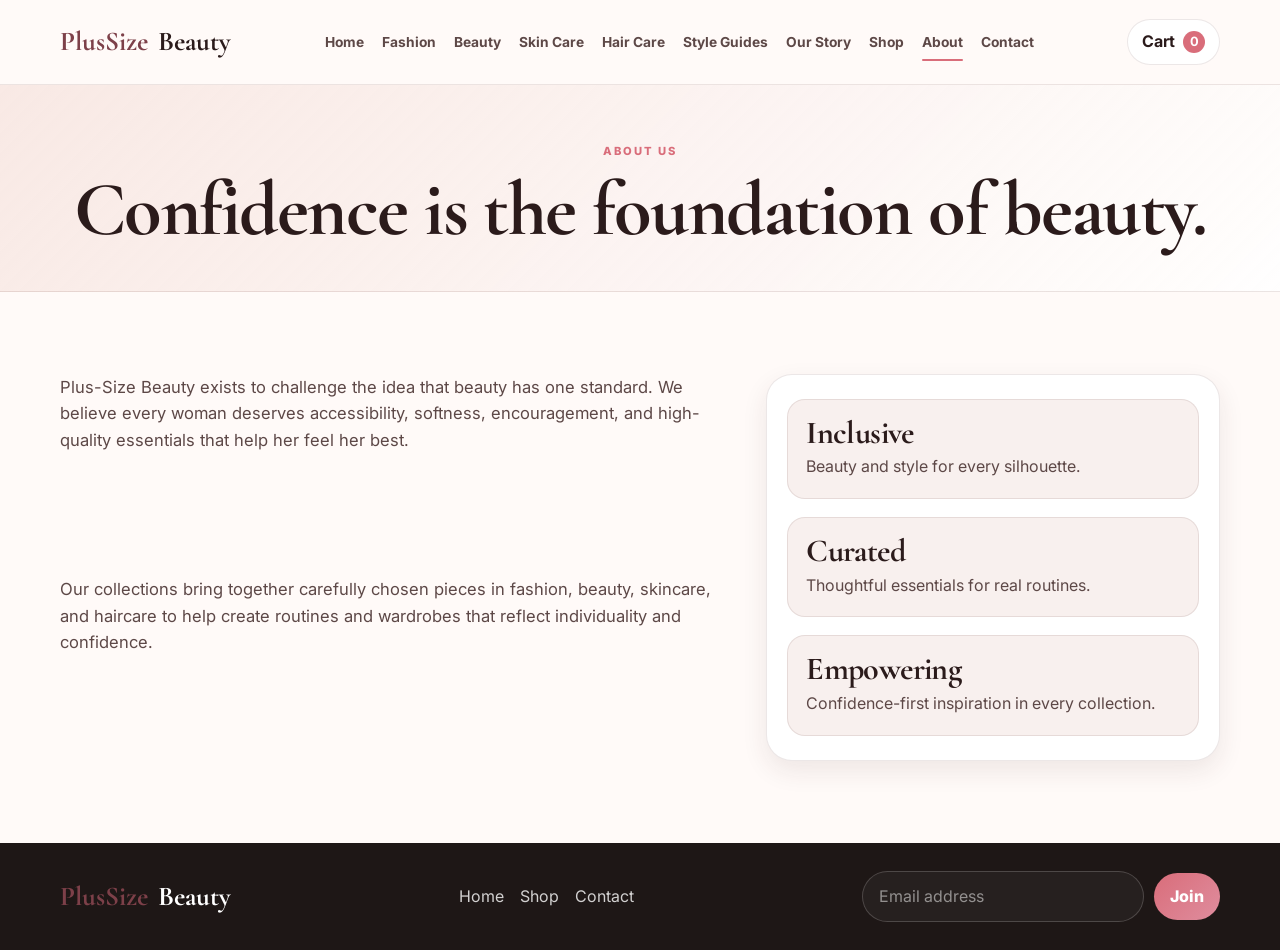
==== about.html @ 4318fd43 "Create the full multi-page Plus-Size Beauty storefront and clear placeholder design." ====
<!DOCTYPE html>
<html lang="en">
  <head>
    <meta charset="UTF-8" />
    <meta name="viewport" content="width=device-width, initial-scale=1.0" />
    <meta name="description" content="Learn more about Plus-Size Beauty and the mission behind inclusive confidence and self-expression." />
    <title>About | Plus-Size Beauty</title>
    <link rel="preconnect" href="https://fonts.googleapis.com" />
    <link rel="preconnect" href="https://fonts.gstatic.com" crossorigin />
    <link href="https://fonts.googleapis.com/css2?family=Cormorant+Garamond:wght@400;500;600;700&family=Inter:wght@400;500;600;700;800&display=swap" rel="stylesheet" />
    <link rel="stylesheet" href="styles.css" />
  </head>
  <body>
    <header class="site-header">
      <div class="container nav-wrap">
        <a href="index.html" class="brand" aria-label="Plus-Size Beauty home">
          <span class="brand-mark">PlusSize</span>
          <span class="brand-word">Beauty</span>
        </a>

        <nav class="main-nav" aria-label="Main navigation">
          <a href="index.html">Home</a>
          <a href="fashion.html">Fashion</a>
          <a href="beauty.html">Beauty</a>
          <a href="skin-care.html">Skin Care</a>
          <a href="hair-care.html">Hair Care</a>
          <a href="style-guides.html">Style Guides</a>
          <a href="our-story.html">Our Story</a>
          <a href="shop.html">Shop</a>
          <a href="about.html" class="active">About</a>
          <a href="contact.html">Contact</a>
        </nav>

        <a href="shop.html" class="cart-button" aria-label="Shopping cart">
          Cart <span class="cart-count">0</span>
        </a>
      </div>
    </header>

    <main>
      <section class="page-banner">
        <div class="container page-banner-inner">
          <p class="eyebrow">About us</p>
          <h1>Confidence is the foundation of beauty.</h1>
        </div>
      </section>

      <section class="content-section">
        <div class="container about-grid">
          <div class="story-text">
            <p>
              Plus-Size Beauty exists to challenge the idea that beauty has one standard. We believe every woman deserves accessibility, softness, encouragement, and high-quality essentials that help her feel her best.
            </p>
            <p>
              Our collections bring together carefully chosen pieces in fashion, beauty, skincare, and haircare to help create routines and wardrobes that reflect individuality and confidence.
            </p>
          </div>

          <div class="story-panel">
            <div>
              <strong>Inclusive</strong>
              <span>Beauty and style for every silhouette.</span>
            </div>
            <div>
              <strong>Curated</strong>
              <span>Thoughtful essentials for real routines.</span>
            </div>
            <div>
              <strong>Empowering</strong>
              <span>Confidence-first inspiration in every collection.</span>
            </div>
          </div>
        </div>
      </section>
    </main>

    <footer class="site-footer">
      <div class="container footer-wrap">
        <div class="brand footer-brand">
          <span class="brand-mark">PlusSize</span>
          <span class="brand-word">Beauty</span>
        </div>

        <div class="footer-links">
          <a href="index.html">Home</a>
          <a href="shop.html">Shop</a>
          <a href="contact.html">Contact</a>
        </div>

        <form class="newsletter" aria-label="Newsletter signup">
          <input type="email" placeholder="Email address" aria-label="Email address" />
          <button type="submit">Join</button>
        </form>
      </div>
    </footer>

    <script src="script.js"></script>
  </body>
</html>
---- styles.css ----
:root {
  --bg: #fffaf8;
  --panel: #ffffff;
  --panel-alt: #f8f0ee;
  --rose: #f2d7d0;
  --rose-deep: #d96d7a;
  --rose-dark: #7d4049;
  --gold: #f0d9a9;
  --text: #2b1b1b;
  --muted: #5d4847;
  --border: rgba(99, 63, 59, 0.12);
  --shadow: 0 10px 26px rgba(61, 35, 31, 0.09);
}

* {
  box-sizing: border-box;
}

html {
  scroll-behavior: smooth;
}

body {
  margin: 0;
  font-family: "Inter", sans-serif;
  color: var(--text);
  background: var(--bg);
  line-height: 1.6;
}

a {
  color: inherit;
  text-decoration: none;
}

img {
  display: block;
  max-width: 100%;
}

button,
input,
textarea {
  font: inherit;
}

.container {
  width: min(1160px, calc(100% - 30px));
  margin: 0 auto;
}

.site-header {
  position: sticky;
  top: 0;
  z-index: 30;
  background: rgba(255, 250, 248, 0.9);
  border-bottom: 1px solid var(--border);
  backdrop-filter: blur(10px);
}

.nav-wrap {
  display: flex;
  align-items: center;
  justify-content: space-between;
  min-height: 84px;
  gap: 18px;
}

.brand {
  display: inline-flex;
  align-items: center;
  gap: 10px;
  font-weight: 800;
}

.brand-mark,
.brand-word {
  font-family: "Cormorant Garamond", serif;
  font-size: clamp(1.7rem, 2vw, 2.3rem);
  line-height: 1;
}

.brand-mark {
  color: var(--rose-dark);
}

.main-nav {
  display: flex;
  align-items: center;
  justify-content: center;
  flex-wrap: wrap;
  gap: 12px 18px;
  font-size: 0.86rem;
  font-weight: 700;
  color: var(--muted);
}

.main-nav a {
  position: relative;
  padding: 4px 0;
}

.main-nav a.active::after,
.main-nav a:hover::after {
  content: "";
  position: absolute;
  left: 0;
  right: 0;
  bottom: -4px;
  height: 2px;
  border-radius: 99px;
  background: var(--rose-deep);
}

.cart-button {
  display: inline-flex;
  align-items: center;
  gap: 8px;
  border-radius: 999px;
  background: var(--panel);
  border: 1px solid var(--border);
  padding: 9px 14px;
  font-weight: 700;
}

.cart-count {
  display: inline-flex;
  align-items: center;
  justify-content: center;
  min-width: 22px;
  height: 22px;
  border-radius: 50%;
  background: var(--rose-deep);
  color: white;
  font-size: 0.8rem;
}

.hero {
  padding: 70px 0 30px;
  background: linear-gradient(180deg, rgba(242, 215, 208, 0.45), rgba(255, 255, 255, 0.35));
}

.hero-inner {
  display: grid;
  grid-template-columns: 1fr 1.15fr;
  gap: 20px;
  align-items: center;
}

.hero-copy {
  max-width: 540px;
}

.eyebrow {
  display: inline-block;
  margin: 0 0 12px;
  color: var(--rose-deep);
  text-transform: uppercase;
  letter-spacing: 0.18em;
  font-size: 0.7rem;
  font-weight: 800;
}

.hero-copy h1,
.page-banner h1,
.section-heading h2,
.story-text h2,
.contact-info h3,
.feature-card-copy h3,
.story-panel strong {
  margin: 0;
  font-family: "Cormorant Garamond", serif;
  line-height: 0.96;
  letter-spacing: -0.02em;
}

.hero-copy h1 {
  font-size: clamp(4rem, 7vw, 7rem);
}

.hero-copy p {
  margin: 16px 0 0;
  color: var(--muted);
  font-size: 1.08rem;
}

.hero-actions {
  display: flex;
  flex-wrap: wrap;
  gap: 16px;
  margin-top: 28px;
}

.btn {
  display: inline-flex;
  align-items: center;
  justify-content: center;
  min-height: 52px;
  padding: 12px 24px;
  border: none;
  border-radius: 999px;
  cursor: pointer;
  font-weight: 800;
  transition: transform 0.2s ease;
}

.btn:hover,
.affiliate-link:hover,
.newsletter button:hover,
.filter-chip:hover {
  transform: translateY(-1px);
}

.btn-primary {
  background: linear-gradient(135deg, var(--rose-deep), #e99f93);
  color: white;
  box-shadow: var(--shadow);
}

.btn-light {
  background: white;
  color: var(--text);
  border: 1px solid var(--border);
}

.hero-visual {
  display: flex;
  justify-content: center;
}

.photo-stack {
  position: relative;
  width: min(560px, 100%);
  height: 520px;
}

.photo-card {
  position: absolute;
  border-radius: 32px;
  overflow: hidden;
  box-shadow: var(--shadow);
  background-size: cover;
  background-position: center;
}

.card-left {
  left: 0;
  bottom: 0;
  width: 38%;
  height: 72%;
  background: linear-gradient(180deg, rgba(240, 217, 169, 0.2), rgba(66, 42, 42, 0.1)),
    url('https://images.unsplash.com/photo-1524504388940-b1c1722653e1?auto=format&fit=crop&w=900&q=80') center/cover no-repeat;
}

.card-main {
  left: 22%;
  top: 0;
  width: 52%;
  height: 88%;
  background: linear-gradient(180deg, rgba(230, 190, 178, 0.2), rgba(53, 35, 36, 0.1)),
    url('https://images.unsplash.com/photo-1487412720507-e7ab37603c6f?auto=format&fit=crop&w=900&q=80') center/cover no-repeat;
}

.card-right {
  right: 0;
  bottom: 3%;
  width: 36%;
  height: 64%;
  background: linear-gradient(180deg, rgba(244, 223, 194, 0.18), rgba(40, 28, 27, 0.12)),
    url('https://images.unsplash.com/photo-1515886657613-9f3515b0c78f?auto=format&fit=crop&w=900&q=80') center/cover no-repeat;
}

.category-strip {
  padding: 16px 0 40px;
}

.category-grid {
  display: grid;
  grid-template-columns: repeat(4, minmax(0, 1fr));
  gap: 20px;
}

.category-tile {
  background: var(--panel);
  border: 1px solid var(--border);
  border-radius: 22px;
  padding: 22px 18px;
  box-shadow: var(--shadow);
}

.category-tile h3 {
  margin: 0 0 8px;
  font-family: "Cormorant Garamond", serif;
  font-size: 2.2rem;
  line-height: 1;
}

.category-tile p {
  margin: 0 0 14px;
  color: var(--muted);
}

.category-tile a {
  color: var(--rose-dark);
  font-weight: 700;
}

.content-section {
  padding: 82px 0;
}

.section-heading {
  margin-bottom: 28px;
}

.section-heading h2 {
  font-size: clamp(2.7rem, 4vw, 4rem);
}

.center-heading {
  text-align: center;
}

.product-grid {
  display: grid;
  grid-template-columns: repeat(3, minmax(0, 1fr));
  gap: 24px;
}

.product-card {
  background: var(--panel);
  border: 1px solid var(--border);
  border-radius: 24px;
  overflow: hidden;
  box-shadow: 0 10px 20px rgba(68, 42, 37, 0.04);
}

.product-image {
  height: 250px;
  background-size: cover;
  background-position: center;
}

.image-one { background: linear-gradient(180deg, rgba(240, 211, 205, 0.3), rgba(136, 82, 90, 0.25)), url('https://images.unsplash.com/photo-1522335789203-aabd1fc54bc9?auto=format&fit=crop&w=900&q=80') center/cover no-repeat; }
.image-two { background: linear-gradient(180deg, rgba(240, 216, 169, 0.25), rgba(144, 107, 51, 0.28)), url('https://images.unsplash.com/photo-1521590832167-7e8d0d6f4c8a?auto=format&fit=crop&w=900&q=80') center/cover no-repeat; }
.image-three { background: linear-gradient(180deg, rgba(243, 217, 221, 0.25), rgba(126, 84, 90, 0.25)), url('https://images.unsplash.com/photo-1556228578-8c89e6adf883?auto=format&fit=crop&w=900&q=80') center/cover no-repeat; }
.image-four { background: linear-gradient(180deg, rgba(212, 230, 222, 0.25), rgba(111, 141, 117, 0.25)), url('https://images.unsplash.com/photo-1524504388940-b1c1722653e1?auto=format&fit=crop&w=900&q=80') center/cover no-repeat; }
.image-five { background: linear-gradient(180deg, rgba(239, 208, 214, 0.25), rgba(132, 103, 111, 0.25)), url('https://images.unsplash.com/photo-1529139574466-a303027c1d8b?auto=format&fit=crop&w=900&q=80') center/cover no-repeat; }
.image-six { background: linear-gradient(180deg, rgba(201, 225, 244, 0.25), rgba(94, 118, 167, 0.28)), url('https://images.unsplash.com/photo-1528747008803-7e1b2b4d2b9c?auto=format&fit=crop&w=900&q=80') center/cover no-repeat; }

.product-body {
  padding: 18px 18px 20px;
}

.product-tag {
  display: inline-flex;
  align-items: center;
  border-radius: 999px;
  padding: 6px 10px;
  background: rgba(217, 109, 122, 0.1);
  color: var(--rose-deep);
  font-size: 0.7rem;
  font-weight: 800;
  letter-spacing: 0.06em;
  text-transform: uppercase;
}

.product-body h3 {
  margin: 14px 0 8px;
  font-family: "Cormorant Garamond", serif;
  font-size: 2.3rem;
  line-height: 1;
}

.product-body p {
  margin: 0 0 18px;
  color: var(--muted);
}

.product-meta {
  display: flex;
  align-items: center;
  justify-content: space-between;
  gap: 12px;
}

.price {
  font-weight: 800;
  font-size: 1.1rem;
}

.affiliate-link {
  display: inline-flex;
  align-items: center;
  justify-content: center;
  border-radius: 999px;
  padding: 10px 16px;
  background: linear-gradient(135deg, var(--rose-deep), #e39aa8);
  color: white;
  font-weight: 700;
  text-decoration: none;
}

.story-preview {
  background: #fff8f5;
}

.story-grid {
  display: grid;
  grid-template-columns: 1.2fr 0.8fr;
  gap: 26px;
  align-items: center;
}

.story-grid h2 {
  margin: 0 0 14px;
  font-size: clamp(2.7rem, 4vw, 4rem);
  font-family: "Cormorant Garamond", serif;
  line-height: 1;
}

.story-grid p {
  margin: 0;
  color: var(--muted);
  font-size: 1.04rem;
}

.stats-box {
  display: grid;
  gap: 18px;
  background: var(--panel);
  border: 1px solid var(--border);
  border-radius: 26px;
  padding: 26px 22px;
  box-shadow: var(--shadow);
}

.stats-box > div {
  display: grid;
  gap: 4px;
  background: var(--panel-alt);
  border: 1px solid var(--border);
  border-radius: 18px;
  padding: 18px;
}

.stats-box strong {
  font-size: 2.5rem;
  font-family: "Cormorant Garamond", serif;
  line-height: 1;
}

.stats-box span {
  color: var(--muted);
}

.testimonial-grid {
  display: grid;
  grid-template-columns: repeat(3, minmax(0, 1fr));
  gap: 20px;
}

.testimonial-grid blockquote {
  margin: 0;
  padding: 24px 20px;
  background: var(--panel);
  border: 1px solid var(--border);
  border-radius: 24px;
  box-shadow: var(--shadow);
  line-height: 1.7;
}

.testimonial-grid footer {
  margin-top: 18px;
  color: var(--muted);
  font-weight: 700;
}

.muted-panel {
  background: #fff8f4;
}

.page-banner {
  background: linear-gradient(135deg, rgba(242, 215, 208, 0.5), rgba(255, 255, 255, 0.8));
  border-bottom: 1px solid var(--border);
}

.page-banner-inner {
  padding: 52px 0 44px;
  text-align: center;
}

.page-banner h1 {
  font-size: clamp(3rem, 6vw, 5rem);
}

.feature-list-grid {
  display: grid;
  grid-template-columns: repeat(2, minmax(0, 1fr));
  gap: 24px;
}

.feature-card-large {
  background: var(--panel);
  border: 1px solid var(--border);
  border-radius: 26px;
  overflow: hidden;
  box-shadow: var(--shadow);
}

.feature-card-photo {
  height: 260px;
  background-size: cover;
  background-position: center;
}

.feature-photo-1 {
  background: linear-gradient(180deg, rgba(235, 197, 190, 0.18), rgba(50, 39, 39, 0.22)), url('https://images.unsplash.com/photo-1524504388940-b1c1722653e1?auto=format&fit=crop&w=1000&q=80') center/cover no-repeat;
}
.feature-photo-2 {
  background: linear-gradient(180deg, rgba(240, 217, 169, 0.18), rgba(50, 39, 39, 0.2)), url('https://images.unsplash.com/photo-1487412720507-e7ab37603c6f?auto=format&fit=crop&w=1000&q=80') center/cover no-repeat;
}
.feature-photo-3 {
  background: linear-gradient(180deg, rgba(214, 233, 228, 0.2), rgba(50, 39, 39, 0.2)), url('https://images.unsplash.com/photo-1529139574466-a303027c1d8b?auto=format&fit=crop&w=1000&q=80') center/cover no-repeat;
}
.feature-photo-4 {
  background: linear-gradient(180deg, rgba(240, 214, 215, 0.18), rgba(50, 39, 39, 0.2)), url('https://images.unsplash.com/photo-1515886657613-9f3515b0c78f?auto=format&fit=crop&w=1000&q=80') center/cover no-repeat;
}
.feature-photo-5 {
  background: linear-gradient(180deg, rgba(210, 233, 211, 0.2), rgba(50, 39, 39, 0.2)), url('https://images.unsplash.com/photo-1528747008803-7e1b2b4d2b9c?auto=format&fit=crop&w=1000&q=80') center/cover no-repeat;
}
.feature-photo-6 {
  background: linear-gradient(180deg, rgba(244, 228, 191, 0.2), rgba(50, 39, 39, 0.2)), url('https://images.unsplash.com/photo-1556228578-8c89e6adf883?auto=format&fit=crop&w=1000&q=80') center/cover no-repeat;
}

.feature-card-copy {
  padding: 20px 18px 22px;
}

.feature-card-copy h3 {
  font-size: clamp(2.2rem, 3vw, 3rem);
  margin: 0 0 8px;
}

.feature-card-copy p {
  margin: 0;
  color: var(--muted);
}

.alt-panel {
  background: #fffaf6;
}

.guide-grid {
  display: grid;
  grid-template-columns: repeat(2, minmax(0, 1fr));
  gap: 24px;
}

.guide-item {
  background: var(--panel);
  border: 1px solid var(--border);
  border-radius: 24px;
  padding: 24px 20px;
  box-shadow: var(--shadow);
}

.guide-item h3 {
  margin: 0 0 12px;
  font-family: "Cormorant Garamond", serif;
  font-size: 2.2rem;
  line-height: 1;
}

.guide-item p {
  margin: 0;
  color: var(--muted);
}

.story-single-grid {
  display: grid;
  grid-template-columns: 1.2fr 0.8fr;
  gap: 24px;
  align-items: center;
}

.story-text {
  display: grid;
  gap: 18px;
  color: var(--muted);
  font-size: 1.04rem;
}

.story-text p {
  margin: 0;
}

.story-panel {
  background: var(--panel);
  border: 1px solid var(--border);
  border-radius: 26px;
  padding: 24px 20px;
  box-shadow: var(--shadow);
  display: grid;
  gap: 18px;
}

.story-panel > div {
  display: grid;
  gap: 6px;
  padding: 18px;
  border-radius: 18px;
  background: var(--panel-alt);
  border: 1px solid var(--border);
}

.story-panel strong {
  font-size: 2rem;
}

.story-panel span {
  color: var(--muted);
}

.shop-controls {
  display: flex;
  justify-content: flex-start;
  margin-bottom: 26px;
}

.filter-group {
  display: flex;
  flex-wrap: wrap;
  gap: 10px;
}

.filter-chip {
  border: 1px solid var(--border);
  border-radius: 999px;
  background: white;
  padding: 10px 16px;
  font-weight: 700;
  cursor: pointer;
}

.filter-chip.active {
  background: var(--rose-dark);
  border-color: var(--rose-dark);
  color: white;
}

.about-grid {
  display: grid;
  grid-template-columns: 1.2fr 0.8fr;
  gap: 26px;
}

.contact-grid {
  display: grid;
  grid-template-columns: 0.8fr 1.2fr;
  gap: 24px;
  align-items: start;
}

.contact-info,
.contact-form {
  background: var(--panel);
  border: 1px solid var(--border);
  border-radius: 24px;
  box-shadow: var(--shadow);
  padding: 22px 20px;
}

.contact-info h3 {
  font-size: 2.5rem;
  margin-bottom: 14px;
}

.contact-info p {
  margin: 0 0 10px;
  color: var(--muted);
}

.contact-form {
  display: grid;
  gap: 16px;
}

.contact-form label {
  display: grid;
  gap: 8px;
  font-weight: 700;
  color: var(--muted);
}

.contact-form input,
.contact-form textarea {
  width: 100%;
  border: 1px solid var(--border);
  border-radius: 12px;
  padding: 12px 14px;
  background: white;
}

.site-footer {
  background: #1e1716;
  color: rgba(255,255,255,0.8);
  padding: 28px 0;
}

.footer-wrap {
  display: flex;
  align-items: center;
  justify-content: space-between;
  gap: 16px;
  flex-wrap: wrap;
}

.footer-brand {
  color: white;
}

.footer-links {
  display: flex;
  flex-wrap: wrap;
  gap: 16px;
}

.newsletter {
  display: flex;
  align-items: center;
  gap: 10px;
}

.newsletter input {
  min-width: 220px;
  padding: 12px 16px;
  border: 1px solid rgba(255,255,255,0.18);
  border-radius: 999px;
  background: rgba(255,255,255,0.04);
  color: white;
}

.newsletter input::placeholder {
  color: rgba(255,255,255,0.5);
}

.newsletter button {
  border: none;
  border-radius: 999px;
  padding: 11px 16px;
  background: linear-gradient(135deg, var(--rose-deep), #df8d9e);
  color: white;
  font-weight: 800;
  cursor: pointer;
}

@media (max-width: 980px) {
  .hero-inner,
  .story-grid,
  .story-single-grid,
  .about-grid,
  .contact-grid,
  .product-grid,
  .feature-list-grid,
  .testimonial-grid,
  .category-grid,
  .guide-grid {
    grid-template-columns: 1fr 1fr;
  }

  .hero-inner {
    grid-template-columns: 1fr;
  }

  .photo-stack {
    height: 420px;
  }
}

@media (max-width: 700px) {
  .nav-wrap {
    flex-direction: column;
    padding: 18px 0;
  }

  .main-nav {
    justify-content: center;
  }

  .category-grid,
  .product-grid,
  .testimonial-grid,
  .feature-list-grid,
  .guide-grid,
  .story-grid,
  .story-single-grid,
  .about-grid,
  .contact-grid {
    grid-template-columns: 1fr;
  }

  .hero {
    padding-top: 42px;
  }

  .newsletter {
    width: 100%;
    justify-content: center;
    flex-wrap: wrap;
  }

  .newsletter input {
    min-width: 0;
    width: 100%;
  }
}
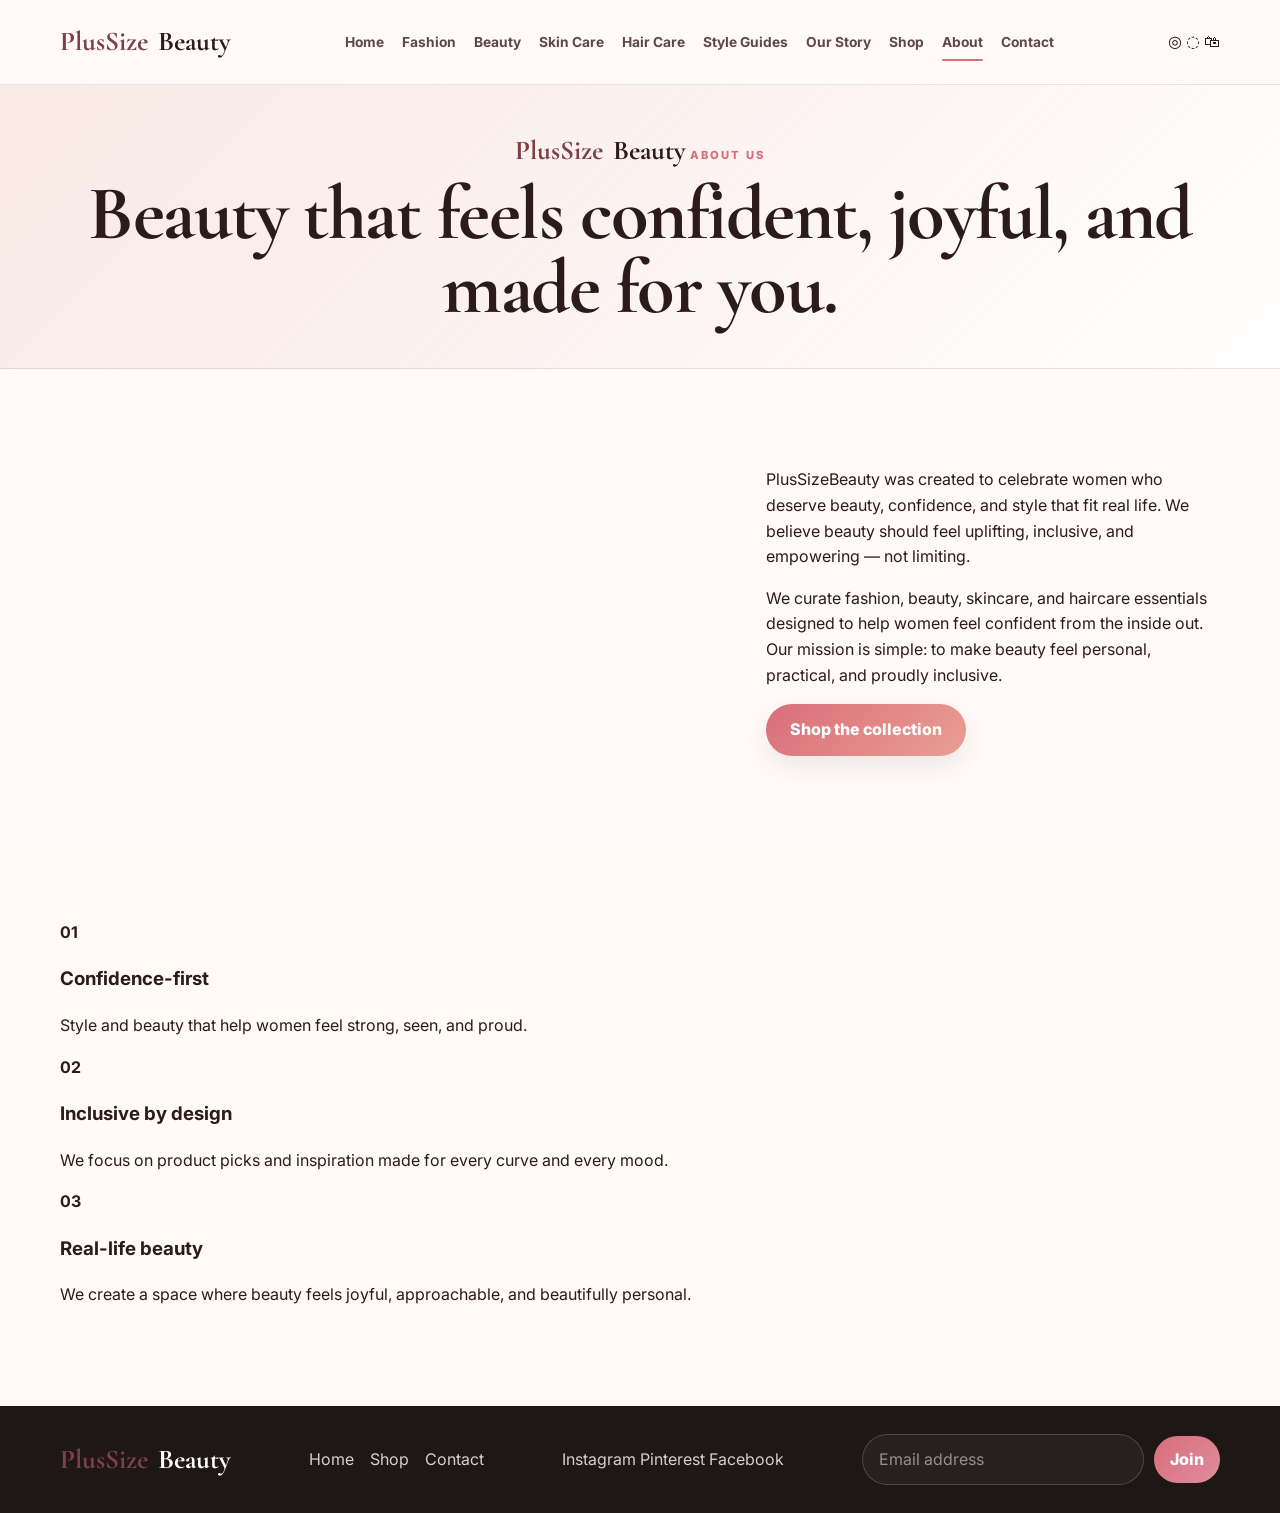
==== commit b161f58f: "Add About Us page and mobile app/QR mockup to the site" ====
--- a/about.html
+++ b/about.html
@@ -3,8 +3,8 @@
   <head>
     <meta charset="UTF-8" />
     <meta name="viewport" content="width=device-width, initial-scale=1.0" />
-    <meta name="description" content="Learn more about Plus-Size Beauty and the mission behind inclusive confidence and self-expression." />
-    <title>About | Plus-Size Beauty</title>
+    <meta name="description" content="About PlusSizeBeauty and the mission behind our inclusive beauty brand." />
+    <title>About Us | PlusSizeBeauty</title>
     <link rel="preconnect" href="https://fonts.googleapis.com" />
     <link rel="preconnect" href="https://fonts.gstatic.com" crossorigin />
     <link href="https://fonts.googleapis.com/css2?family=Cormorant+Garamond:wght@400;500;600;700&family=Inter:wght@400;500;600;700;800&display=swap" rel="stylesheet" />
@@ -13,7 +13,7 @@
   <body>
     <header class="site-header">
       <div class="container nav-wrap">
-        <a href="index.html" class="brand" aria-label="Plus-Size Beauty home">
+        <a href="index.html" class="brand" aria-label="PlusSize Beauty home">
           <span class="brand-mark">PlusSize</span>
           <span class="brand-word">Beauty</span>
         </a>
@@ -31,44 +31,62 @@
           <a href="contact.html">Contact</a>
         </nav>
 
-        <a href="shop.html" class="cart-button" aria-label="Shopping cart">
-          Cart <span class="cart-count">0</span>
-        </a>
+        <div class="header-icons" aria-label="Social and cart links">
+          <a href="https://www.instagram.com" target="_blank" rel="noopener noreferrer" aria-label="Instagram">◎</a>
+          <a href="https://www.pinterest.com" target="_blank" rel="noopener noreferrer" aria-label="Pinterest">◌</a>
+          <a href="shop.html" aria-label="Shopping cart">🛍</a>
+        </div>
       </div>
     </header>
 
     <main>
       <section class="page-banner">
-        <div class="container page-banner-inner">
+        <div class="container page-banner-inner about-banner">
+          <div class="brand about-brand">
+            <span class="brand-mark">PlusSize</span>
+            <span class="brand-word">Beauty</span>
+          </div>
           <p class="eyebrow">About us</p>
-          <h1>Confidence is the foundation of beauty.</h1>
+          <h1>Beauty that feels confident, joyful, and made for you.</h1>
         </div>
       </section>
 
       <section class="content-section">
         <div class="container about-grid">
-          <div class="story-text">
+          <div class="about-photo-card"></div>
+
+          <div class="about-story">
             <p>
-              Plus-Size Beauty exists to challenge the idea that beauty has one standard. We believe every woman deserves accessibility, softness, encouragement, and high-quality essentials that help her feel her best.
+              PlusSizeBeauty was created to celebrate women who deserve beauty, confidence, and style
+              that fit real life. We believe beauty should feel uplifting, inclusive, and empowering —
+              not limiting.
             </p>
             <p>
-              Our collections bring together carefully chosen pieces in fashion, beauty, skincare, and haircare to help create routines and wardrobes that reflect individuality and confidence.
+              We curate fashion, beauty, skincare, and haircare essentials designed to help women feel
+              confident from the inside out. Our mission is simple: to make beauty feel personal,
+              practical, and proudly inclusive.
             </p>
+            <a href="shop.html" class="btn btn-primary">Shop the collection</a>
           </div>
+        </div>
+      </section>
 
-          <div class="story-panel">
-            <div>
-              <strong>Inclusive</strong>
-              <span>Beauty and style for every silhouette.</span>
-            </div>
-            <div>
-              <strong>Curated</strong>
-              <span>Thoughtful essentials for real routines.</span>
-            </div>
-            <div>
-              <strong>Empowering</strong>
-              <span>Confidence-first inspiration in every collection.</span>
-            </div>
+      <section class="content-section alt-panel">
+        <div class="container values-grid">
+          <div class="value-card">
+            <strong>01</strong>
+            <h3>Confidence-first</h3>
+            <p>Style and beauty that help women feel strong, seen, and proud.</p>
+          </div>
+          <div class="value-card">
+            <strong>02</strong>
+            <h3>Inclusive by design</h3>
+            <p>We focus on product picks and inspiration made for every curve and every mood.</p>
+          </div>
+          <div class="value-card">
+            <strong>03</strong>
+            <h3>Real-life beauty</h3>
+            <p>We create a space where beauty feels joyful, approachable, and beautifully personal.</p>
           </div>
         </div>
       </section>
@@ -87,6 +105,12 @@
           <a href="contact.html">Contact</a>
         </div>
 
+        <div class="footer-socials">
+          <a href="https://www.instagram.com" target="_blank" rel="noopener noreferrer">Instagram</a>
+          <a href="https://www.pinterest.com" target="_blank" rel="noopener noreferrer">Pinterest</a>
+          <a href="https://www.facebook.com" target="_blank" rel="noopener noreferrer">Facebook</a>
+        </div>
+
         <form class="newsletter" aria-label="Newsletter signup">
           <input type="email" placeholder="Email address" aria-label="Email address" />
           <button type="submit">Join</button>
